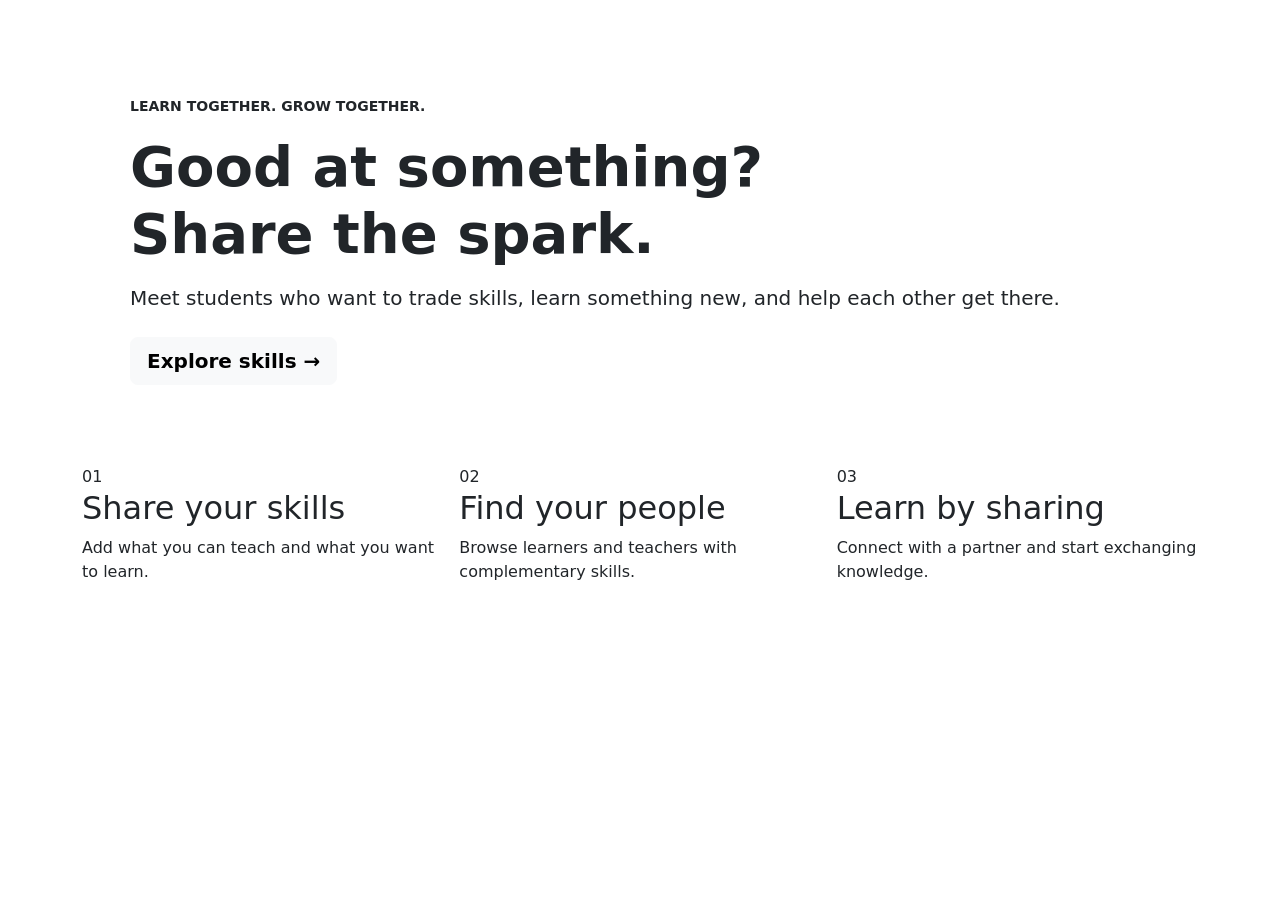
==== src/main/resources/static/index.html @ d5c35413 "Add shared page layout and navigation" ====
<!doctype html>
<html lang="en">
<head>
  <meta charset="utf-8">
  <meta name="viewport" content="width=device-width, initial-scale=1">
  <meta name="theme-color" content="#f6f7f2">
  <title>Sparkz · Learn and teach together</title>
  <link href="https://cdn.jsdelivr.net/npm/bootstrap@5.3.3/dist/css/bootstrap.min.css" rel="stylesheet" integrity="sha384-QWTKZyjpPEjISv5WaRU9OFeRpok6YctnYmDr5pNlyT2bRjXh0JMhjY6hW+ALEwIH" crossorigin="anonymous">
  <link rel="stylesheet" href="/sparkz-layout.css">
  <script src="/sparkz-layout.js" defer></script>
</head>
<body data-page="home">
  <div data-sparkz-header></div>
  <main class="container sparkz-home py-5 py-lg-6">
    <section class="sparkz-hero rounded-4 p-4 p-md-5">
      <p class="text-uppercase fw-semibold small mb-3">Learn together. Grow together.</p>
      <h1 class="display-4 fw-bold">Good at something?<br>Share the spark.</h1>
      <p class="lead mt-3 mb-4">Meet students who want to trade skills, learn something new, and help each other get there.</p>
      <a class="btn btn-light btn-lg fw-semibold" href="/browse.html">Explore skills <span aria-hidden="true">→</span></a>
    </section>
    <section class="row g-3 mt-3" aria-label="How Sparkz works">
      <div class="col-md-4"><article class="sparkz-info-card h-100"><span class="sparkz-step">01</span><h2>Share your skills</h2><p>Add what you can teach and what you want to learn.</p></article></div>
      <div class="col-md-4"><article class="sparkz-info-card h-100"><span class="sparkz-step">02</span><h2>Find your people</h2><p>Browse learners and teachers with complementary skills.</p></article></div>
      <div class="col-md-4"><article class="sparkz-info-card h-100"><span class="sparkz-step">03</span><h2>Learn by sharing</h2><p>Connect with a partner and start exchanging knowledge.</p></article></div>
    </section>
  </main>
  <div data-sparkz-footer></div>
</body>
</html>
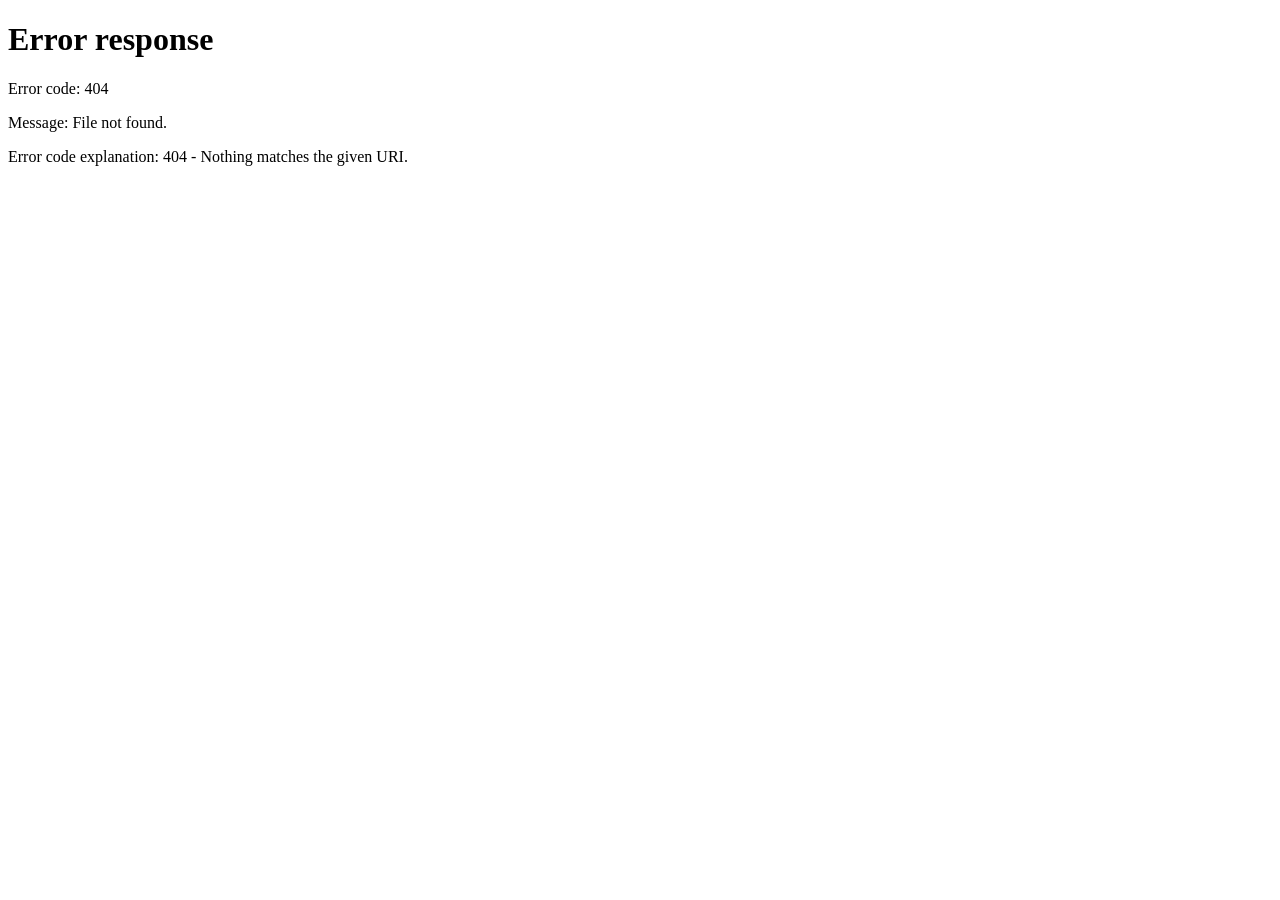
==== commit 2e2794d9: "Add vintage login and availability frontend" ====
--- a/src/main/resources/static/index.html
+++ b/src/main/resources/static/index.html
@@ -3,27 +3,8 @@
 <head>
   <meta charset="utf-8">
   <meta name="viewport" content="width=device-width, initial-scale=1">
-  <meta name="theme-color" content="#f6f7f2">
-  <title>Sparkz · Learn and teach together</title>
-  <link href="https://cdn.jsdelivr.net/npm/bootstrap@5.3.3/dist/css/bootstrap.min.css" rel="stylesheet" integrity="sha384-QWTKZyjpPEjISv5WaRU9OFeRpok6YctnYmDr5pNlyT2bRjXh0JMhjY6hW+ALEwIH" crossorigin="anonymous">
-  <link rel="stylesheet" href="/sparkz-layout.css">
-  <script src="/sparkz-layout.js" defer></script>
+  <meta http-equiv="refresh" content="0; url=/login.html">
+  <title>Welcome to Sparkz</title>
 </head>
-<body data-page="home">
-  <div data-sparkz-header></div>
-  <main class="container sparkz-home py-5 py-lg-6">
-    <section class="sparkz-hero rounded-4 p-4 p-md-5">
-      <p class="text-uppercase fw-semibold small mb-3">Learn together. Grow together.</p>
-      <h1 class="display-4 fw-bold">Good at something?<br>Share the spark.</h1>
-      <p class="lead mt-3 mb-4">Meet students who want to trade skills, learn something new, and help each other get there.</p>
-      <a class="btn btn-light btn-lg fw-semibold" href="/browse.html">Explore skills <span aria-hidden="true">→</span></a>
-    </section>
-    <section class="row g-3 mt-3" aria-label="How Sparkz works">
-      <div class="col-md-4"><article class="sparkz-info-card h-100"><span class="sparkz-step">01</span><h2>Share your skills</h2><p>Add what you can teach and what you want to learn.</p></article></div>
-      <div class="col-md-4"><article class="sparkz-info-card h-100"><span class="sparkz-step">02</span><h2>Find your people</h2><p>Browse learners and teachers with complementary skills.</p></article></div>
-      <div class="col-md-4"><article class="sparkz-info-card h-100"><span class="sparkz-step">03</span><h2>Learn by sharing</h2><p>Connect with a partner and start exchanging knowledge.</p></article></div>
-    </section>
-  </main>
-  <div data-sparkz-footer></div>
-</body>
+<body><p>Welcome to Sparkz. <a href="/login.html">Continue to sign in</a>.</p></body>
 </html>
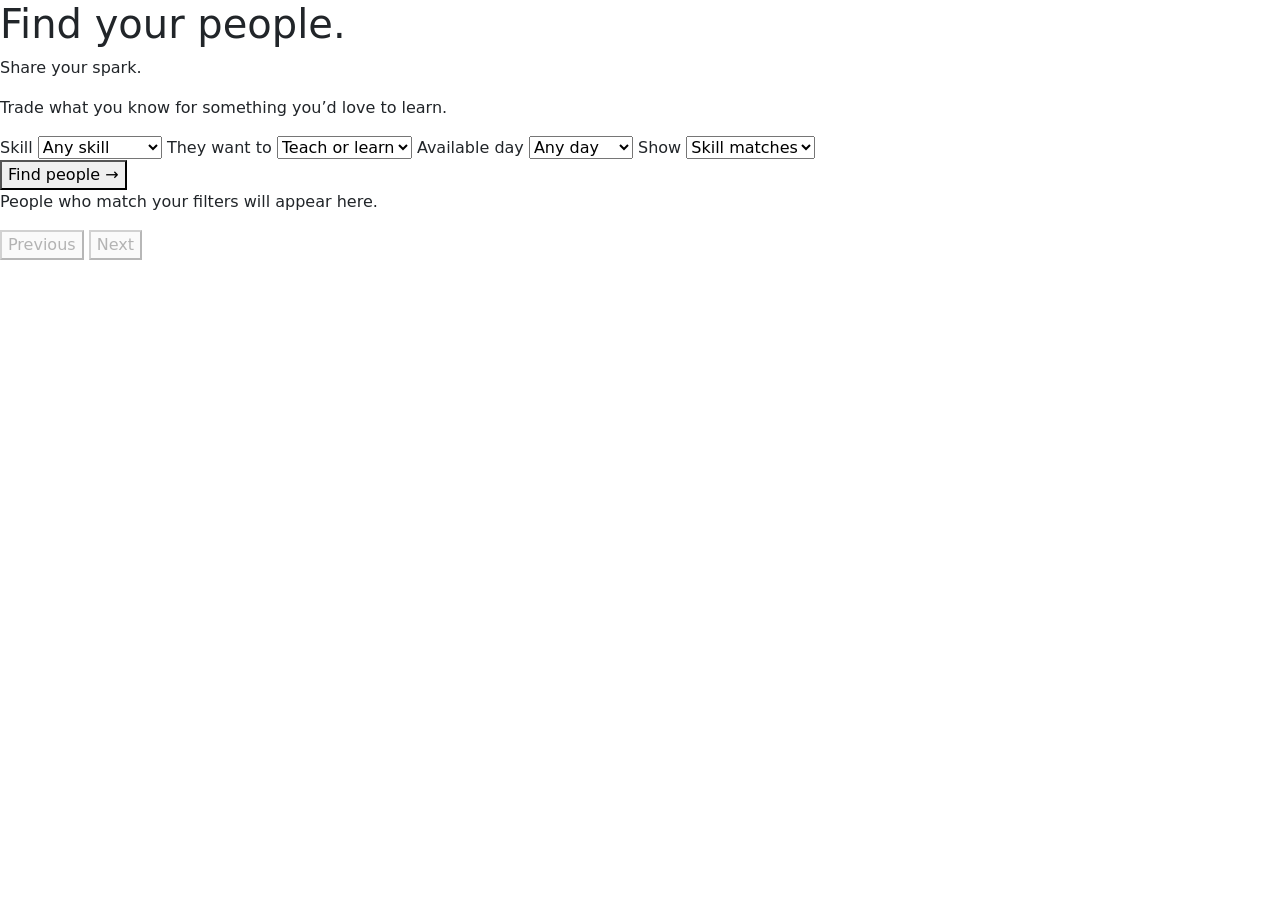
==== commit bb2cda04: "Match shared layout to Sparkz visual reference" ====
--- a/src/main/resources/static/index.html
+++ b/src/main/resources/static/index.html
@@ -3,8 +3,48 @@
 <head>
   <meta charset="utf-8">
   <meta name="viewport" content="width=device-width, initial-scale=1">
-  <meta http-equiv="refresh" content="0; url=/login.html">
-  <title>Welcome to Sparkz</title>
+  <meta name="theme-color" content="#fffaf0">
+  <title>Discover people · Sparkz</title>
+  <link rel="preconnect" href="https://fonts.googleapis.com">
+  <link rel="preconnect" href="https://fonts.gstatic.com" crossorigin>
+  <link href="https://fonts.googleapis.com/css2?family=DM+Sans:wght@400;500;600;700;800&family=Yellowtail&display=swap" rel="stylesheet">
+  <link href="https://cdn.jsdelivr.net/npm/bootstrap@5.3.3/dist/css/bootstrap.min.css" rel="stylesheet" integrity="sha384-QWTKZyjpPEjISv5WaRU9OFeRpok6YctnYmDr5pNlyT2bRjXh0JMhjY6hW+ALEwIH" crossorigin="anonymous">
+  <link rel="stylesheet" href="/sparkz-layout.css">
+  <script src="/sparkz-layout.js" defer></script>
 </head>
-<body><p>Welcome to Sparkz. <a href="/login.html">Continue to sign in</a>.</p></body>
+<body class="sparkz-page" data-page="discover">
+  <div data-sparkz-header></div>
+  <main class="sparkz-discover">
+    <section class="sparkz-discover-intro" aria-labelledby="discover-title">
+      <h1 id="discover-title">Find your people.</h1>
+      <p class="sparkz-script-line">Share your spark.</p>
+      <p class="sparkz-tagline">Trade what you know for something you’d love to learn.</p>
+    </section>
+
+    <form class="sparkz-filter-bar" aria-label="Filter people">
+      <label class="sparkz-filter-field">Skill
+        <select name="skill"><option>Any skill</option><option>Java</option><option>Writing</option><option>Photography</option></select>
+      </label>
+      <label class="sparkz-filter-field">They want to
+        <select name="skillType"><option>Teach or learn</option><option>Teach</option><option>Learn</option></select>
+      </label>
+      <label class="sparkz-filter-field">Available day
+        <select name="day"><option>Any day</option><option>Weekdays</option><option>Weekends</option></select>
+      </label>
+      <label class="sparkz-filter-field">Show
+        <select name="view"><option>Skill matches</option><option>All students</option></select>
+      </label>
+      <div class="sparkz-filter-action"><button type="button" class="sparkz-find-button">Find people <span aria-hidden="true">→</span></button></div>
+    </form>
+
+    <section class="sparkz-results" aria-label="People results" aria-live="polite">
+      <p class="sparkz-results-message">People who match your filters will appear here.</p>
+      <nav class="sparkz-pagination" aria-label="People pages">
+        <button type="button" disabled>Previous</button>
+        <button type="button" disabled>Next</button>
+      </nav>
+    </section>
+  </main>
+  <div data-sparkz-footer></div>
+</body>
 </html>
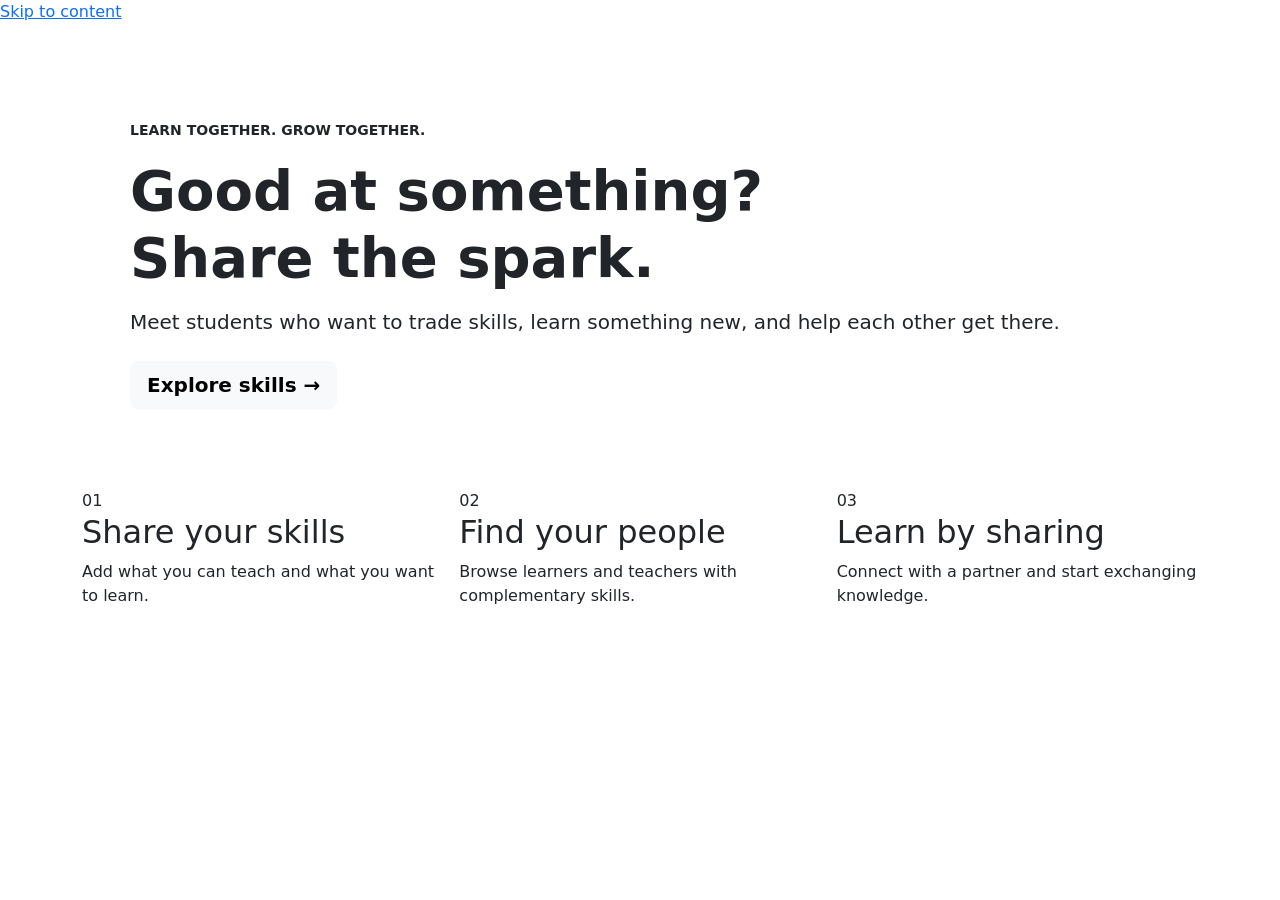
==== commit 332ecd99: "Preserve original home layout while matching Browse brand styles" ====
--- a/src/main/resources/static/index.html
+++ b/src/main/resources/static/index.html
@@ -3,46 +3,29 @@
 <head>
   <meta charset="utf-8">
   <meta name="viewport" content="width=device-width, initial-scale=1">
-  <meta name="theme-color" content="#fffaf0">
-  <title>Discover people · Sparkz</title>
-  <link rel="preconnect" href="https://fonts.googleapis.com">
-  <link rel="preconnect" href="https://fonts.gstatic.com" crossorigin>
-  <link href="https://fonts.googleapis.com/css2?family=DM+Sans:wght@400;500;600;700;800&family=Yellowtail&display=swap" rel="stylesheet">
+  <meta name="theme-color" content="#fff9e9">
+  <title>Sparkz · Learn and teach together</title>
   <link href="https://cdn.jsdelivr.net/npm/bootstrap@5.3.3/dist/css/bootstrap.min.css" rel="stylesheet" integrity="sha384-QWTKZyjpPEjISv5WaRU9OFeRpok6YctnYmDr5pNlyT2bRjXh0JMhjY6hW+ALEwIH" crossorigin="anonymous">
+  <link rel="preload" href="/fonts/dm-sans-latin-wght-normal.woff2" as="font" type="font/woff2" crossorigin>
+  <link rel="preload" href="/fonts/yellowtail-latin-400-normal.woff2" as="font" type="font/woff2" crossorigin>
+  <link rel="stylesheet" href="/sparkz-theme.css">
   <link rel="stylesheet" href="/sparkz-layout.css">
   <script src="/sparkz-layout.js" defer></script>
 </head>
-<body class="sparkz-page" data-page="discover">
+<body data-page="home">
+  <a class="skip-link" href="#main">Skip to content</a>
   <div data-sparkz-header></div>
-  <main class="sparkz-discover">
-    <section class="sparkz-discover-intro" aria-labelledby="discover-title">
-      <h1 id="discover-title">Find your people.</h1>
-      <p class="sparkz-script-line">Share your spark.</p>
-      <p class="sparkz-tagline">Trade what you know for something you’d love to learn.</p>
+  <main id="main" class="container sparkz-home py-5 py-lg-6">
+    <section class="sparkz-hero rounded-4 p-4 p-md-5">
+      <p class="text-uppercase fw-semibold small mb-3">Learn together. Grow together.</p>
+      <h1 class="display-4 fw-bold">Good at something?<br><span class="sparkz-home-script">Share the spark.</span></h1>
+      <p class="lead mt-3 mb-4">Meet students who want to trade skills, learn something new, and help each other get there.</p>
+      <a class="btn btn-light btn-lg fw-semibold" href="/browse.html">Explore skills <span aria-hidden="true">→</span></a>
     </section>
-
-    <form class="sparkz-filter-bar" aria-label="Filter people">
-      <label class="sparkz-filter-field">Skill
-        <select name="skill"><option>Any skill</option><option>Java</option><option>Writing</option><option>Photography</option></select>
-      </label>
-      <label class="sparkz-filter-field">They want to
-        <select name="skillType"><option>Teach or learn</option><option>Teach</option><option>Learn</option></select>
-      </label>
-      <label class="sparkz-filter-field">Available day
-        <select name="day"><option>Any day</option><option>Weekdays</option><option>Weekends</option></select>
-      </label>
-      <label class="sparkz-filter-field">Show
-        <select name="view"><option>Skill matches</option><option>All students</option></select>
-      </label>
-      <div class="sparkz-filter-action"><button type="button" class="sparkz-find-button">Find people <span aria-hidden="true">→</span></button></div>
-    </form>
-
-    <section class="sparkz-results" aria-label="People results" aria-live="polite">
-      <p class="sparkz-results-message">People who match your filters will appear here.</p>
-      <nav class="sparkz-pagination" aria-label="People pages">
-        <button type="button" disabled>Previous</button>
-        <button type="button" disabled>Next</button>
-      </nav>
+    <section class="row g-3 mt-3" aria-label="How Sparkz works">
+      <div class="col-md-4"><article class="sparkz-info-card h-100"><span class="sparkz-step">01</span><h2>Share your skills</h2><p>Add what you can teach and what you want to learn.</p></article></div>
+      <div class="col-md-4"><article class="sparkz-info-card h-100"><span class="sparkz-step">02</span><h2>Find your people</h2><p>Browse learners and teachers with complementary skills.</p></article></div>
+      <div class="col-md-4"><article class="sparkz-info-card h-100"><span class="sparkz-step">03</span><h2>Learn by sharing</h2><p>Connect with a partner and start exchanging knowledge.</p></article></div>
     </section>
   </main>
   <div data-sparkz-footer></div>
